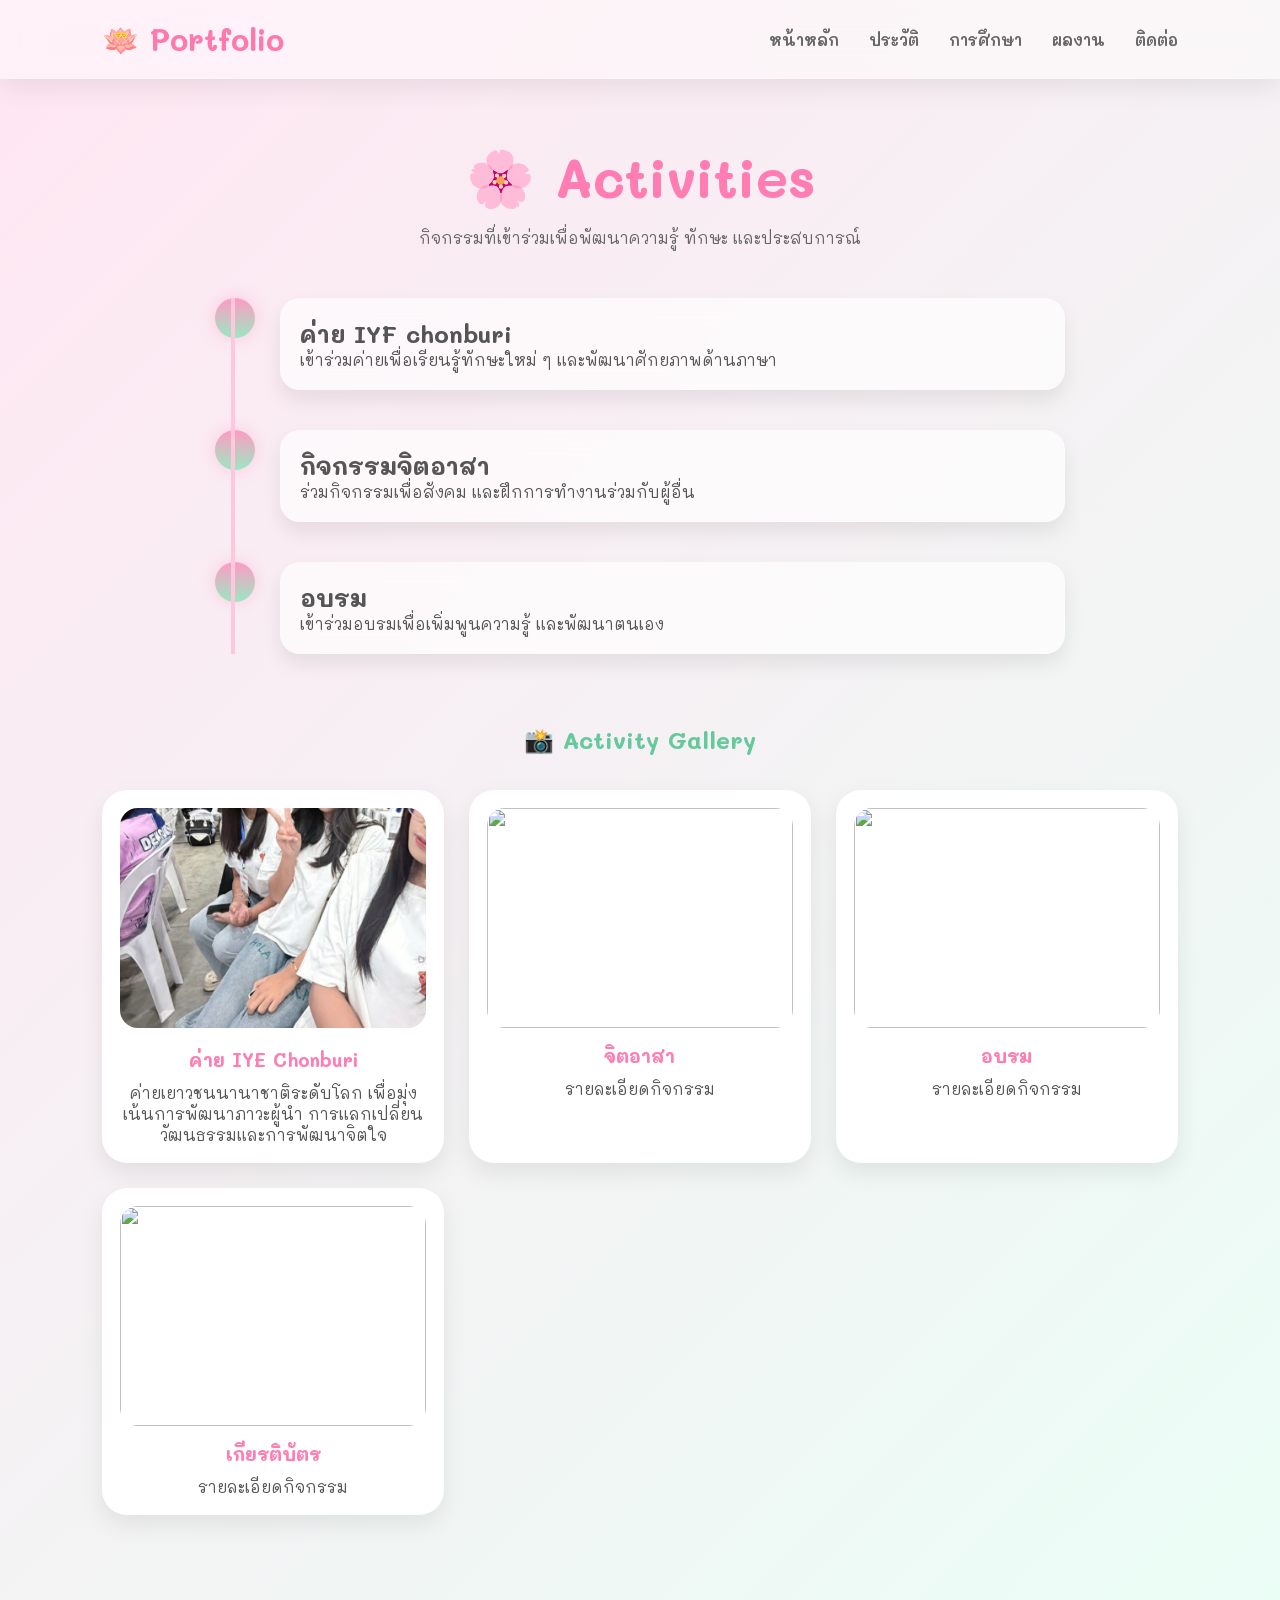
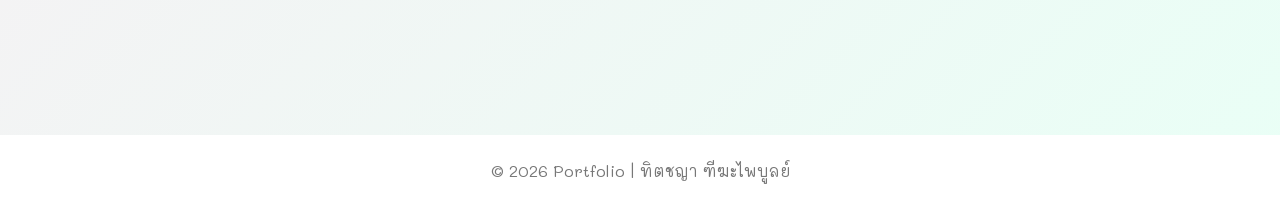
==== activities.html @ 7f2d1cd9 "Update activities.html" ====
<!DOCTYPE html>
<html lang="th">
<head>
<meta charset="UTF-8">
<meta name="viewport" content="width=device-width, initial-scale=1.0">

<title>Activities | ทิตชญา ฑีฆะไพบูลย์</title>

<link rel="stylesheet" href="style.css">
<link href="https://fonts.googleapis.com/css2?family=Mali:wght@300;400;700&display=swap" rel="stylesheet">

</head>

<body>

<header class="navbar">

<div class="logo">🪷 Portfolio</div>

<nav>

<a href="index.html">หน้าหลัก</a>

<a href="profile.html">ประวัติ</a>

<a href="education.html">การศึกษา</a>

<a href="activities.html" class="active">ผลงาน</a>

<a href="contact.html">ติดต่อ</a>

</nav>

</header>

<section class="activities">

<h1>🌸 Activities</h1>

<p class="subtitle">

กิจกรรมที่เข้าร่วมเพื่อพัฒนาความรู้
ทักษะ และประสบการณ์

</p>

<div class="timeline">

<div class="timeline-box">

<div class="dot"></div>

<div class="text">

<h2>ค่าย IYF chonburi</h2>

<p>
เข้าร่วมค่ายเพื่อเรียนรู้ทักษะใหม่ ๆ
และพัฒนาศักยภาพด้านภาษา
</p>

</div>

</div>

<div class="timeline-box">

<div class="dot"></div>

<div class="text">

<h2>กิจกรรมจิตอาสา</h2>

<p>
ร่วมกิจกรรมเพื่อสังคม
และฝึกการทำงานร่วมกับผู้อื่น
</p>

</div>

</div>

<div class="timeline-box">

<div class="dot"></div>

<div class="text">

<h2>อบรม</h2>

<p>

เข้าร่วมอบรมเพื่อเพิ่มพูนความรู้
และพัฒนาตนเอง

</p>

</div>

</div>

</div>

<h2 class="gallery-title">

📸 Activity Gallery

</h2>

<div class="activities-grid">

<div class="activity-card">

<img src="images/att.moPIsEB3wmPP_qeSAde8ZhtE0_BC4HwHy5qUXUgbFMA.jpeg">

<h3>ค่าย IYE Chonburi</h3>

<p>ค่ายเยาวชนนานาชาติระดับโลก เพื่อมุ่งเน้นการพัฒนาภาวะผู้นำ การแลกเปลี่ยนวัฒนธรรมและการพัฒนาจิตใจ</p>

</div>

<div class="activity-card">

<img src="images/activity2.jpg">

<h3>จิตอาสา</h3>

<p>รายละเอียดกิจกรรม</p>

</div>

<div class="activity-card">

<img src="images/activity3.jpg">

<h3>อบรม</h3>

<p>รายละเอียดกิจกรรม</p>

</div>

<div class="activity-card">

<img src="images/activity4.jpg">

<h3>เกียรติบัตร</h3>

<p>รายละเอียดกิจกรรม</p>

</div>

</div>

</section>

<footer>

© 2026 Portfolio | ทิตชญา ฑีฆะไพบูลย์

</footer>

<script src="script.js"></script>

</body>
</html>
---- style.css ----
/* ===========================
   Google Font
=========================== */

@import url('https://fonts.googleapis.com/css2?family=Mali:wght@300;400;700&display=swap');

*{
    margin:0;
    padding:0;
    box-sizing:border-box;
    font-family:'Mali',sans-serif;
    scroll-behavior:smooth;
}

body{

    background:linear-gradient(135deg,#FFE6F2,#E9FFF6);

    color:#555;

    overflow-x:hidden;

}

/* ===========================
        Navbar
=========================== */

.navbar{

    width:100%;

    padding:20px 8%;

    display:flex;

    justify-content:space-between;

    align-items:center;

    position:fixed;

    top:0;

    left:0;

    z-index:999;

    background:rgba(255,255,255,.45);

    backdrop-filter:blur(18px);

    box-shadow:0 8px 25px rgba(0,0,0,.08);

}

.logo{

    font-size:30px;

    font-weight:bold;

    color:#ff79ad;

}

nav{

    display:flex;

    gap:30px;

}

nav a{

    text-decoration:none;

    color:#666;

    font-weight:600;

    transition:.4s;

    position:relative;

}

nav a:hover{

    color:#ff79ad;

}

nav a::after{

    content:"";

    width:0;

    height:3px;

    background:#7dddb4;

    position:absolute;

    left:0;

    bottom:-5px;

    transition:.4s;

}

nav a:hover::after{

    width:100%;

}

/* ===========================
        Hero
=========================== */

.hero{

    min-height:100vh;

    display:flex;

    justify-content:space-between;

    align-items:center;

    padding:120px 8% 50px;

}

.hero-text{

    width:50%;

}

.hero-text span{

    color:#5bc89d;

    font-size:20px;

    font-weight:bold;

}

.hero-text h1{

    margin:20px 0;

    font-size:65px;

    line-height:1.2;

    background:linear-gradient(90deg,#ff7eb4,#64d8a5);

    -webkit-background-clip:text;

    color:transparent;

}

.hero-text p{

    font-size:18px;

    line-height:1.8;

    color:#666;

    margin-bottom:35px;

}

/* ===========================
        Buttons
=========================== */

.buttons{

    display:flex;

    gap:20px;

}

.btn{

    text-decoration:none;

    padding:15px 35px;

    border-radius:50px;

    color:white;

    transition:.4s;

    font-weight:bold;

}

.pink{

    background:#ff8fbf;

}

.green{

    background:#6fd6a9;

}

.btn:hover{

    transform:translateY(-6px);

    box-shadow:0 15px 30px rgba(255,150,190,.35);

}

/* ===========================
        Profile
=========================== */

.hero-image{

    position:relative;

}

.circle{

    width:360px;

    height:360px;

    border-radius:50%;

    background:linear-gradient(#ffb3d1,#baf0d9);

    position:absolute;

    top:15px;

    left:15px;

    filter:blur(10px);

}

.profile{

    width:340px;

    height:340px;

    border-radius:50%;

    object-fit:cover;

    border:8px solid white;

    position:relative;

    animation:float 3s infinite ease-in-out;

    box-shadow:0 20px 40px rgba(0,0,0,.15);

}

@keyframes float{

0%,100%{

transform:translateY(0);

}

50%{

transform:translateY(-12px);

}

}
/* ===========================
        About Section
=========================== */

.about{

    width:90%;

    max-width:1100px;

    margin:80px auto;

    padding:50px;

    background:rgba(255,255,255,.55);

    backdrop-filter:blur(18px);

    border-radius:30px;

    text-align:center;

    box-shadow:0 10px 30px rgba(0,0,0,.08);

}

.about h2{

    font-size:40px;

    color:#ff78b0;

    margin-bottom:20px;

}

.about p{

    line-height:2;

    font-size:18px;

    color:#666;

}

/* ===========================
        Quick Menu
=========================== */

.menu-card{

    width:90%;

    max-width:1200px;

    margin:60px auto;

    display:grid;

    grid-template-columns:repeat(auto-fit,minmax(220px,1fr));

    gap:25px;

}

.card{

    background:rgba(255,255,255,.7);

    backdrop-filter:blur(18px);

    border-radius:25px;

    padding:35px;

    text-align:center;

    transition:.4s;

    cursor:pointer;

    box-shadow:0 8px 25px rgba(0,0,0,.08);

}

.card:hover{

    transform:translateY(-12px);

    box-shadow:0 18px 35px rgba(255,145,190,.25);

}

.card h3{

    margin:15px 0;

    color:#ff78b0;

}

.card p{

    color:#666;

}

.card{

    font-size:45px;

}

/* ===========================
        Assistant
=========================== */

.assistant{

    position:fixed;

    right:25px;

    bottom:25px;

    display:flex;

    align-items:flex-end;

    gap:12px;

    z-index:999;

}

.message{

    background:white;

    padding:15px 20px;

    border-radius:20px;

    box-shadow:0 10px 25px rgba(0,0,0,.15);

    animation:fadeIn 1s;

}

.lotus{

    font-size:65px;

    animation:float 3s infinite;

}

/* ===========================
        Footer
=========================== */

footer{

    margin-top:80px;

    padding:25px;

    text-align:center;

    color:#777;

    background:white;

}

/* ===========================
        Animation
=========================== */

@keyframes fadeIn{

from{

opacity:0;

transform:translateY(30px);

}

to{

opacity:1;

transform:translateY(0);

}

}
/* ===========================
      Flower Animation
=========================== */

#petals{
    position:fixed;
    width:100%;
    height:100%;
    left:0;
    top:0;
    pointer-events:none;
    overflow:hidden;
    z-index:-1;
}

.petal{
    position:absolute;
    top:-50px;
    font-size:22px;
    animation:fall linear infinite;
    opacity:.8;
}

@keyframes fall{

0%{
    transform:translateY(-50px) rotate(0deg);
}

100%{
    transform:translateY(110vh) rotate(360deg);
}

}

/* ===========================
      Scroll Animation
=========================== */

.hidden{

    opacity:0;

    transform:translateY(60px);

    transition:1s;

}

.show{

    opacity:1;

    transform:translateY(0);

}

/* ===========================
      Glow Effect
=========================== */

.btn{

    position:relative;

    overflow:hidden;

}

.btn::before{

content:"";

position:absolute;

top:0;

left:-100%;

width:100%;

height:100%;

background:rgba(255,255,255,.4);

transform:skewX(-30deg);

transition:.6s;

}

.btn:hover::before{

left:130%;

}

/* ===========================
      Card Hover
=========================== */

.card{

transition:.4s;

}

.card:hover{

transform:translateY(-12px) scale(1.05);

}

/* ===========================
      Image Hover
=========================== */

.profile{

transition:.5s;

}

.profile:hover{

transform:scale(1.05);

box-shadow:0 20px 45px rgba(255,150,190,.35);

}

/* ===========================
      Responsive
=========================== */

@media(max-width:900px){

.hero{

flex-direction:column-reverse;

text-align:center;

padding-top:130px;

}

.hero-text{

width:100%;

}

.hero-image{

margin-bottom:40px;

}

.profile{

width:250px;

height:250px;

}

.circle{

width:270px;

height:270px;

}

nav{

display:none;

}

.menu-card{

grid-template-columns:1fr;

}

.about{

padding:30px;

}

}
/* ===========================
   Profile Page
=========================== */

.profile-page{

padding:140px 8% 60px;

}

.profile-card{

display:flex;

gap:50px;

background:rgba(255,255,255,.6);

backdrop-filter:blur(18px);

padding:40px;

border-radius:30px;

box-shadow:0 10px 25px rgba(0,0,0,.1);

}

.profile-left{

width:35%;

text-align:center;

}

.profile-big{

width:250px;

height:250px;

border-radius:50%;

object-fit:cover;

border:8px solid white;

}

.profile-right{

width:65%;

}

.profile-right h1{

color:#ff7cab;

margin-bottom:20px;

}

table{

width:100%;

border-collapse:collapse;

margin-bottom:30px;

}

table td{

padding:12px;

border-bottom:1px solid #ddd;

}

.skills{

padding:60px 8%;

}

.skill{

margin:25px 0;

}

.bar{

height:14px;

background:#eee;

border-radius:20px;

overflow:hidden;

}

.value{

height:100%;

border-radius:20px;

background:linear-gradient(to right,#ff9fc8,#8be0bb);

}

.thai{width:95%;}
.eng{width:80%;}
.html{width:75%;}
.office{width:85%;}

.hobby{

padding:50px 8%;

}
/* ===========================
      Education
=========================== */

.education{

padding:140px 8% 80px;

text-align:center;

}

.education h1{

font-size:50px;

color:#ff78b0;

margin-bottom:10px;

}

.subtitle{

color:#666;

margin-bottom:60px;

}

.timeline{

position:relative;

max-width:900px;

margin:auto;

}

.timeline::before{

content:"";

position:absolute;

left:50%;

width:4px;

height:100%;

background:#ffd4e5;

transform:translateX(-50%);

}

.timeline-item{

display:flex;

align-items:center;

margin:60px 0;

position:relative;

}

.circle{

width:70px;

height:70px;

border-radius:50%;

background:linear-gradient(#ffb3d1,#b8f0d0);

display:flex;

justify-content:center;

align-items:center;

font-size:30px;

z-index:2;

}

.content{

background:white;

padding:25px;

margin-left:30px;

border-radius:20px;

box-shadow:0 10px 20px rgba(0,0,0,.08);

text-align:left;

flex:1;

transition:.4s;

}

.content:hover{

transform:translateY(-8px);

box-shadow:0 18px 30px rgba(255,150,190,.2);

}

.goal{

padding:60px 8%;

text-align:center;

}

.goal-card{

max-width:850px;

margin:auto;

padding:40px;

background:rgba(255,255,255,.65);

backdrop-filter:blur(18px);

border-radius:25px;

box-shadow:0 10px 25px rgba(0,0,0,.08);

}

.goal-card h3{

color:#67c79d;

margin-bottom:20px;

}
/*==========================
 Activities
===========================*/

.activities{

padding:140px 8%;

text-align:center;

}

.activities h1{

font-size:55px;

color:#ff7db2;

margin-bottom:15px;

}

.subtitle{

margin-bottom:50px;

color:#666;

}

/* Timeline */

.timeline{

position:relative;

max-width:850px;

margin:50px auto;

}

.timeline::before{

content:"";

position:absolute;

left:18px;

top:0;

width:4px;

height:100%;

background:#ffc7dc;

}

.timeline-box{

display:flex;

gap:25px;

margin-bottom:40px;

text-align:left;

}

.dot{

width:40px;

height:40px;

background:linear-gradient(#ff9bc3,#9be7c3);

border-radius:50%;

flex-shrink:0;

box-shadow:0 0 15px rgba(255,170,200,.5);

}

.text{

background:rgba(255,255,255,.65);

backdrop-filter:blur(15px);

padding:20px;

border-radius:20px;

box-shadow:0 10px 20px rgba(0,0,0,.08);

width:100%;

}

.gallery-title{

margin-top:70px;

margin-bottom:35px;

color:#66c89d;

}

/* Gallery */

.activities-grid{

display:grid;

grid-template-columns:repeat(auto-fit,minmax(260px,1fr));

gap:25px;

}

.activity-card{

background:white;

border-radius:25px;

padding:18px;

transition:.4s;

box-shadow:0 10px 25px rgba(0,0,0,.08);

}

.activity-card:hover{

transform:translateY(-10px);

box-shadow:0 20px 35px rgba(255,170,200,.25);

}

.activity-card img{

width:100%;

height:220px;

object-fit:cover;

border-radius:18px;

margin-bottom:15px;

}

.activity-card h3{

color:#ff7db2;

margin-bottom:10px;

}
/*==========================
 Contact
===========================*/

.contact{

padding:140px 8%;

text-align:center;

}

.contact-section h1{

font-size:55px;

color:#ff76b4;

margin-bottom:15px;

}

.contact-subtitle{

color:#666;

margin-bottom:50px;

}

.contact-wrapper{

display:flex;

flex-direction:column;

align-items:center;

gap:50px;

}

.profile-center img{

width:180px;

height:180px;

border-radius:50%;

border:8px solid white;

box-shadow:0 20px 35px rgba(0,0,0,.15);

animation:float 3s infinite;

}

.profile-center h2{

margin-top:20px;

color:#67c99d;

}

.contact-icons{

display:grid;

grid-template-columns:repeat(3,170px);

gap:30px;

justify-content:center;

}

.icon-card{

background:rgba(255,255,255,.7);

backdrop-filter:blur(20px);

border-radius:25px;

padding:30px;

font-size:45px;

transition:.4s;

box-shadow:0 10px 25px rgba(0,0,0,.08);

cursor:pointer;

}

.icon-card span{

display:block;

font-size:18px;

margin-top:15px;

color:#666;

}

.icon-card:hover{

transform:translateY(-10px) scale(1.05);

background:linear-gradient(135deg,#ffd6ea,#d8fff0);

box-shadow:0 20px 35px rgba(255,170,200,.3);

}
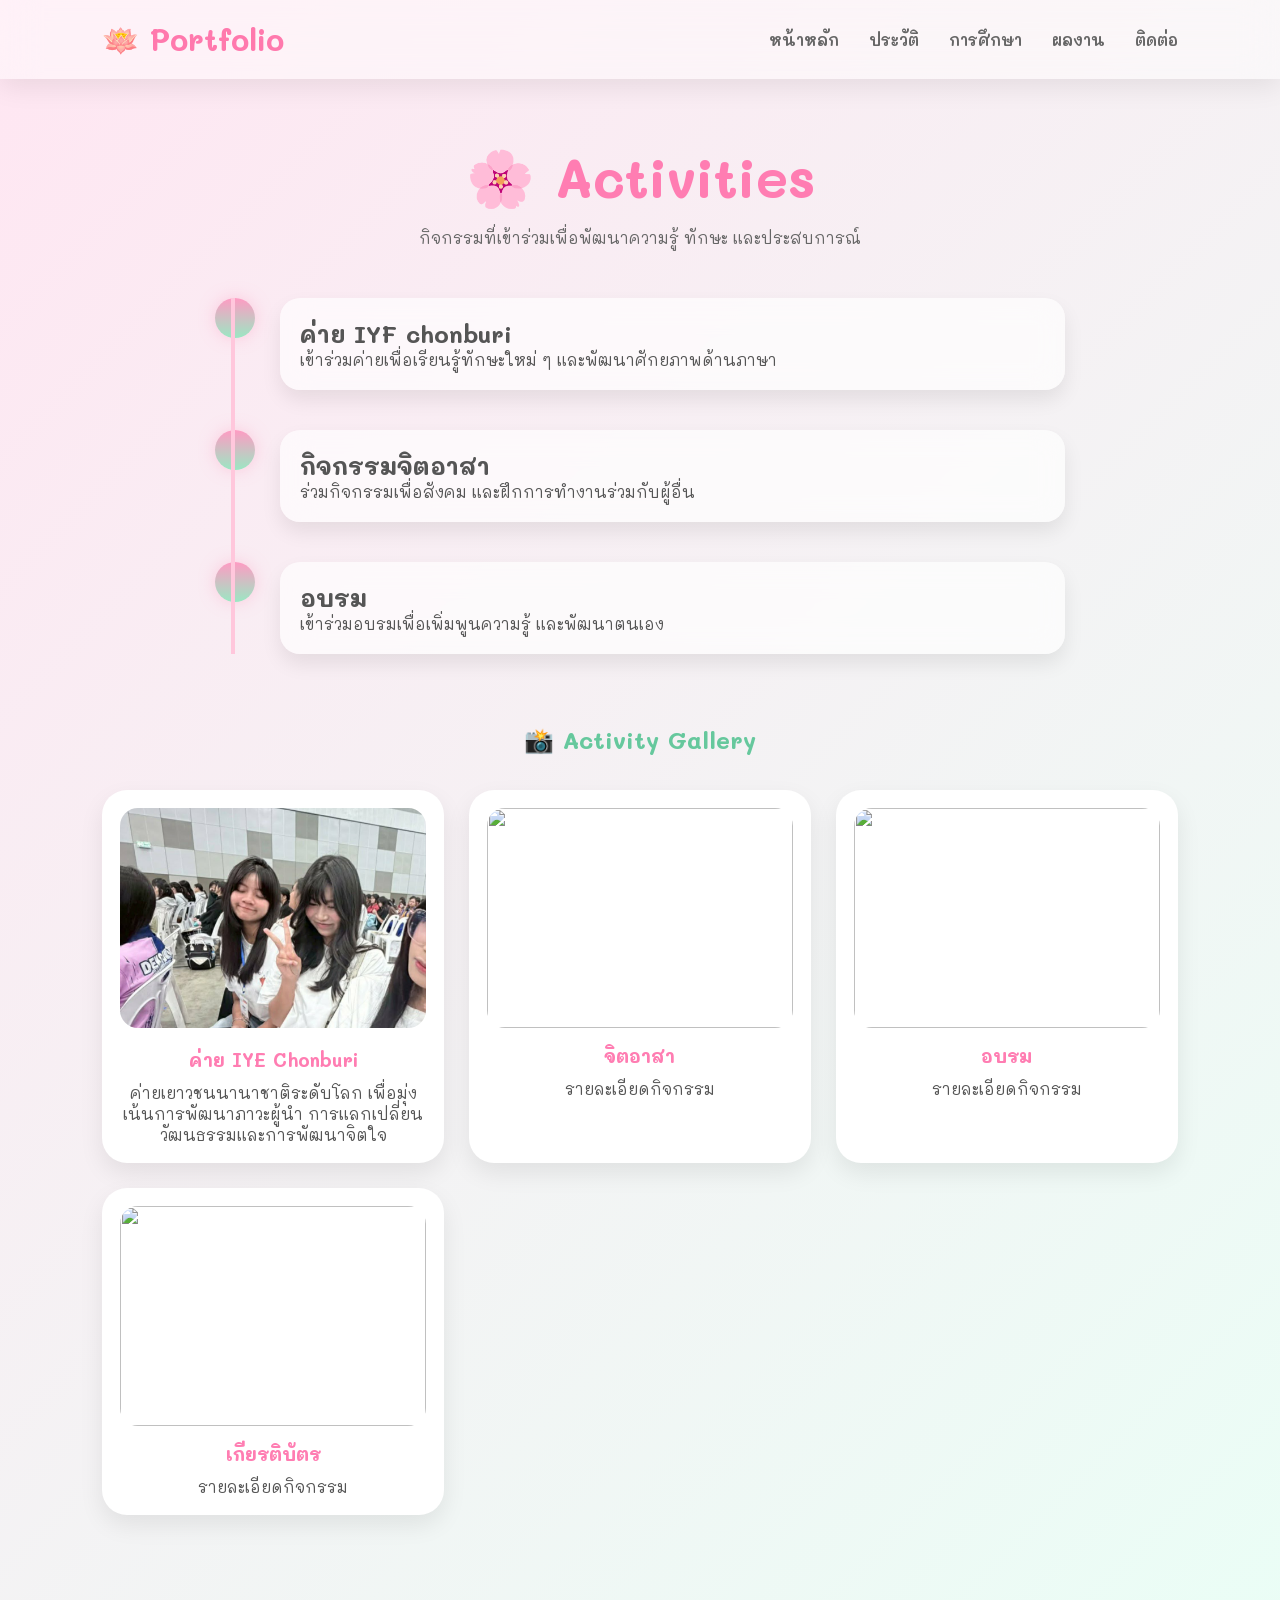
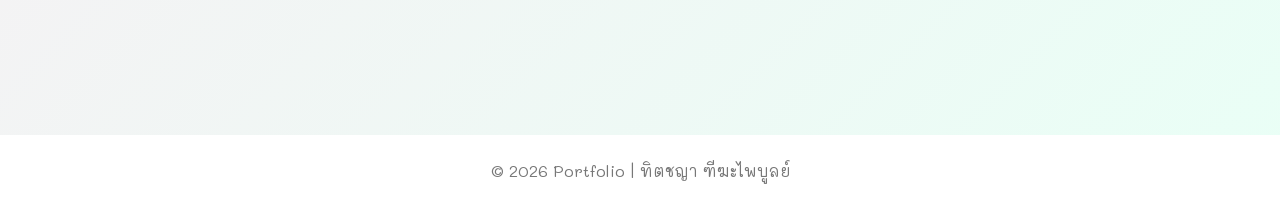
==== commit 030a28c5: "Update activities.html" ====
--- a/activities.html
+++ b/activities.html
@@ -111,7 +111,7 @@
 
 <div class="activity-card">
 
-<img src="images/att.moPIsEB3wmPP_qeSAde8ZhtE0_BC4HwHy5qUXUgbFMA.jpeg">
+<img src="images/att.pr34e0sEFqNzQh_O9sVtK2h6lZ5q8gQ2iDiEe3bwkF4.jpeg">
 
 <h3>ค่าย IYE Chonburi</h3>
 
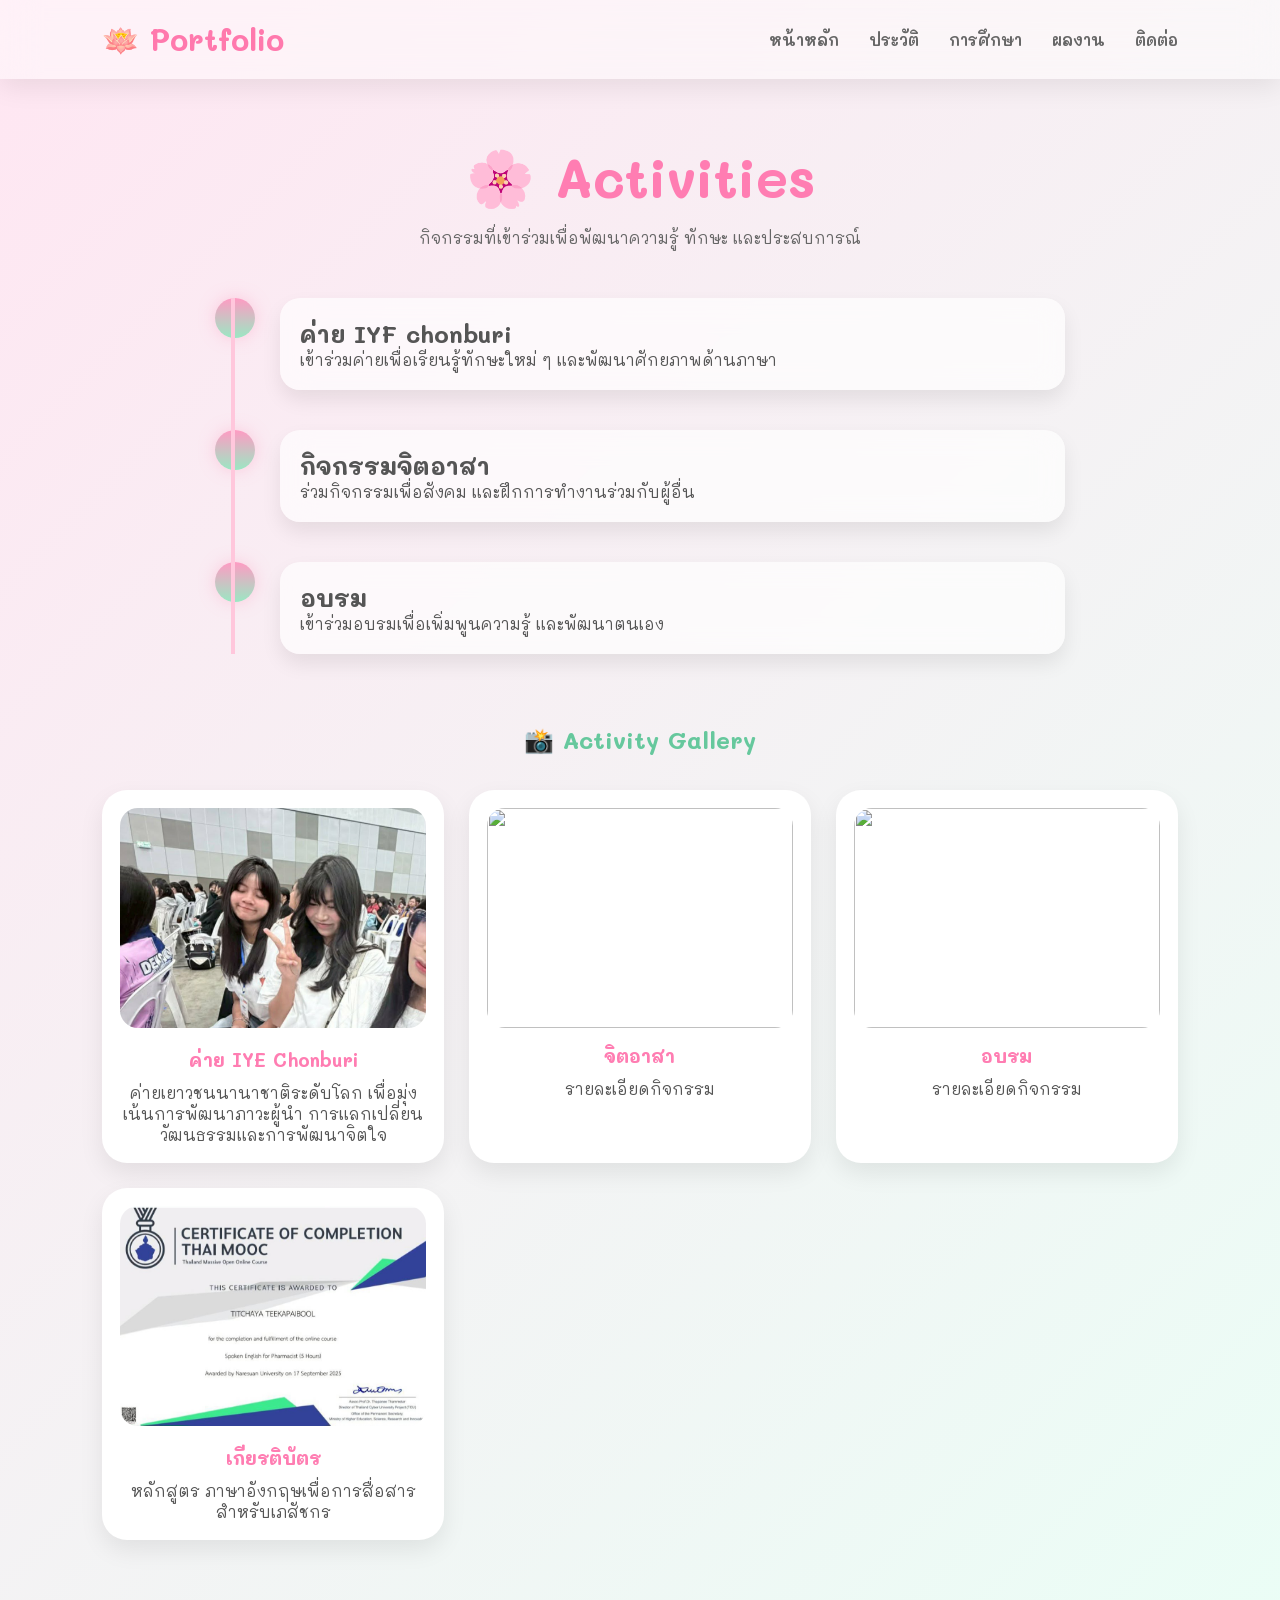
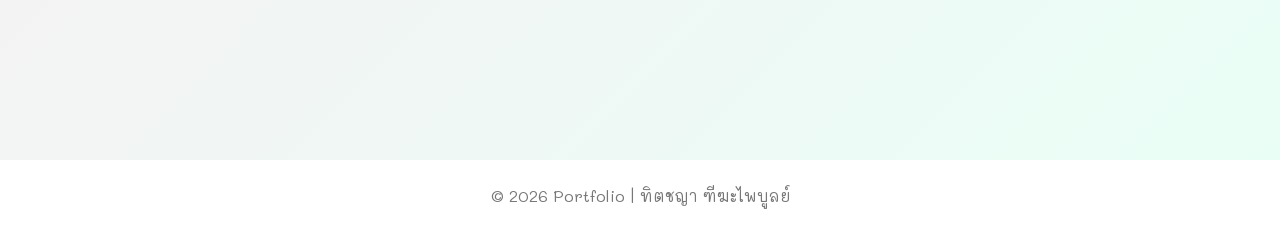
==== commit bf6391f5: "Update activities.html" ====
--- a/activities.html
+++ b/activities.html
@@ -141,11 +141,11 @@
 
 <div class="activity-card">
 
-<img src="images/activity4.jpg">
+<img src="images/att.ZKm8KhBy3Fr2OCswQZqZyArv-kUt97KPLpuLiTaxyW0.jpeg">
 
 <h3>เกียรติบัตร</h3>
 
-<p>รายละเอียดกิจกรรม</p>
+<p>หลักสูตร ภาษาอังกฤษเพื่อการสื่อสารสำหรับเภสัชกร</p>
 
 </div>
 
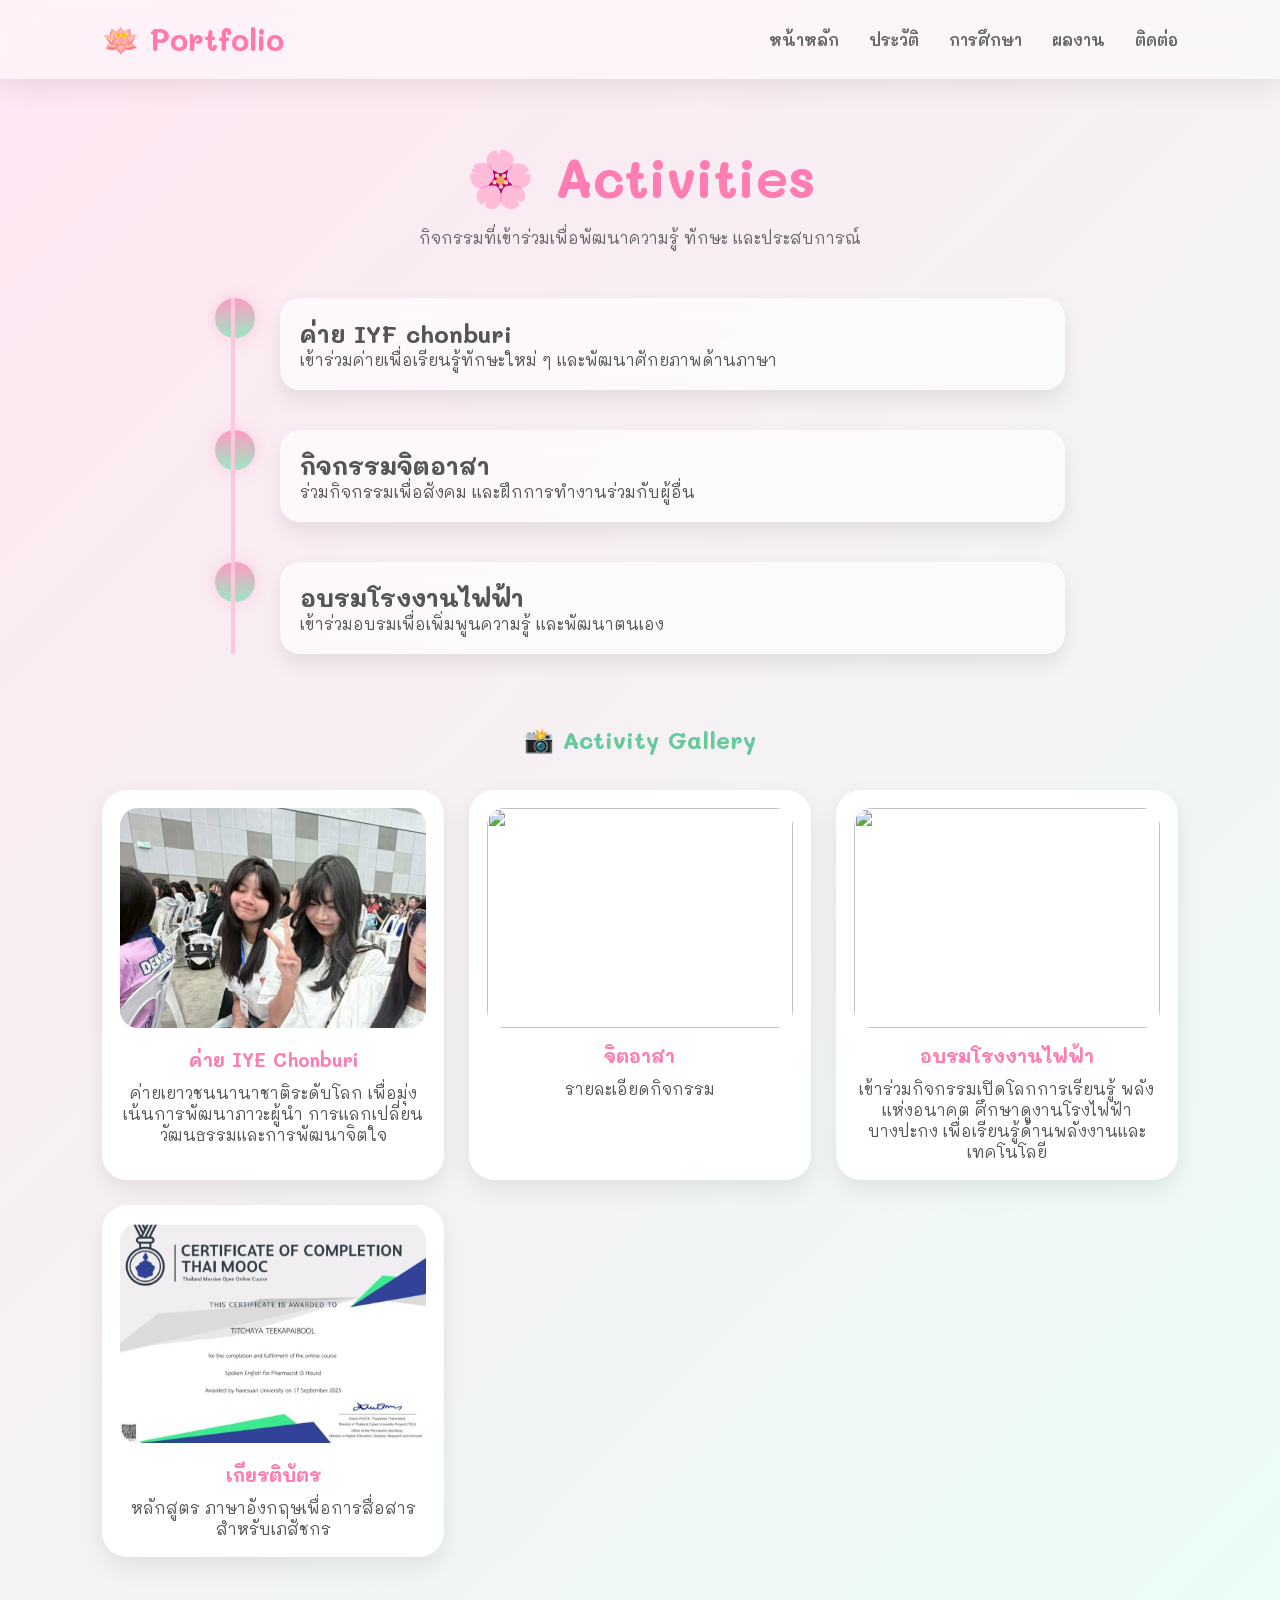
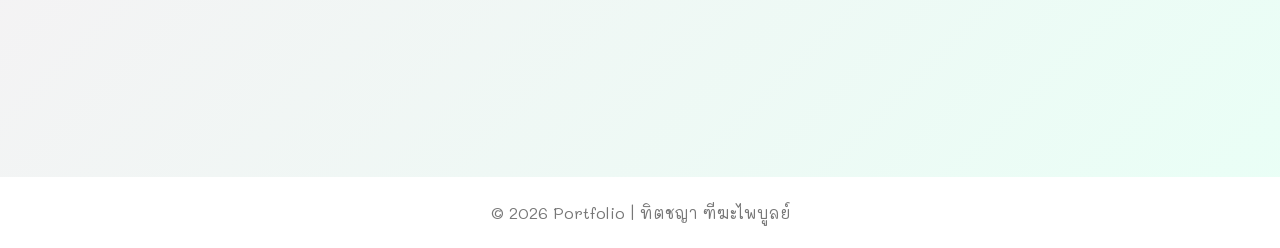
==== commit 090bf70d: "Revise training headings and activity details Updated training titles and descriptions for clarity." ====
--- a/activities.html
+++ b/activities.html
@@ -86,7 +86,7 @@
 
 <div class="text">
 
-<h2>อบรม</h2>
+<h2>อบรมโรงงานไฟฟ้า</h2>
 
 <p>
 
@@ -133,9 +133,9 @@
 
 <img src="images/activity3.jpg">
 
-<h3>อบรม</h3>
+<h3>อบรมโรงงานไฟฟ้า</h3>
 
-<p>รายละเอียดกิจกรรม</p>
+<p>เข้าร่วมกิจกรรมเปิดโลกการเรียนรู้ พลังแห่งอนาคต ศึกษาดูงานโรงไฟฟ้าบางปะกง เพื่อเรียนรู้ด้านพลังงานและเทคโนโลยี</p>
 
 </div>
 
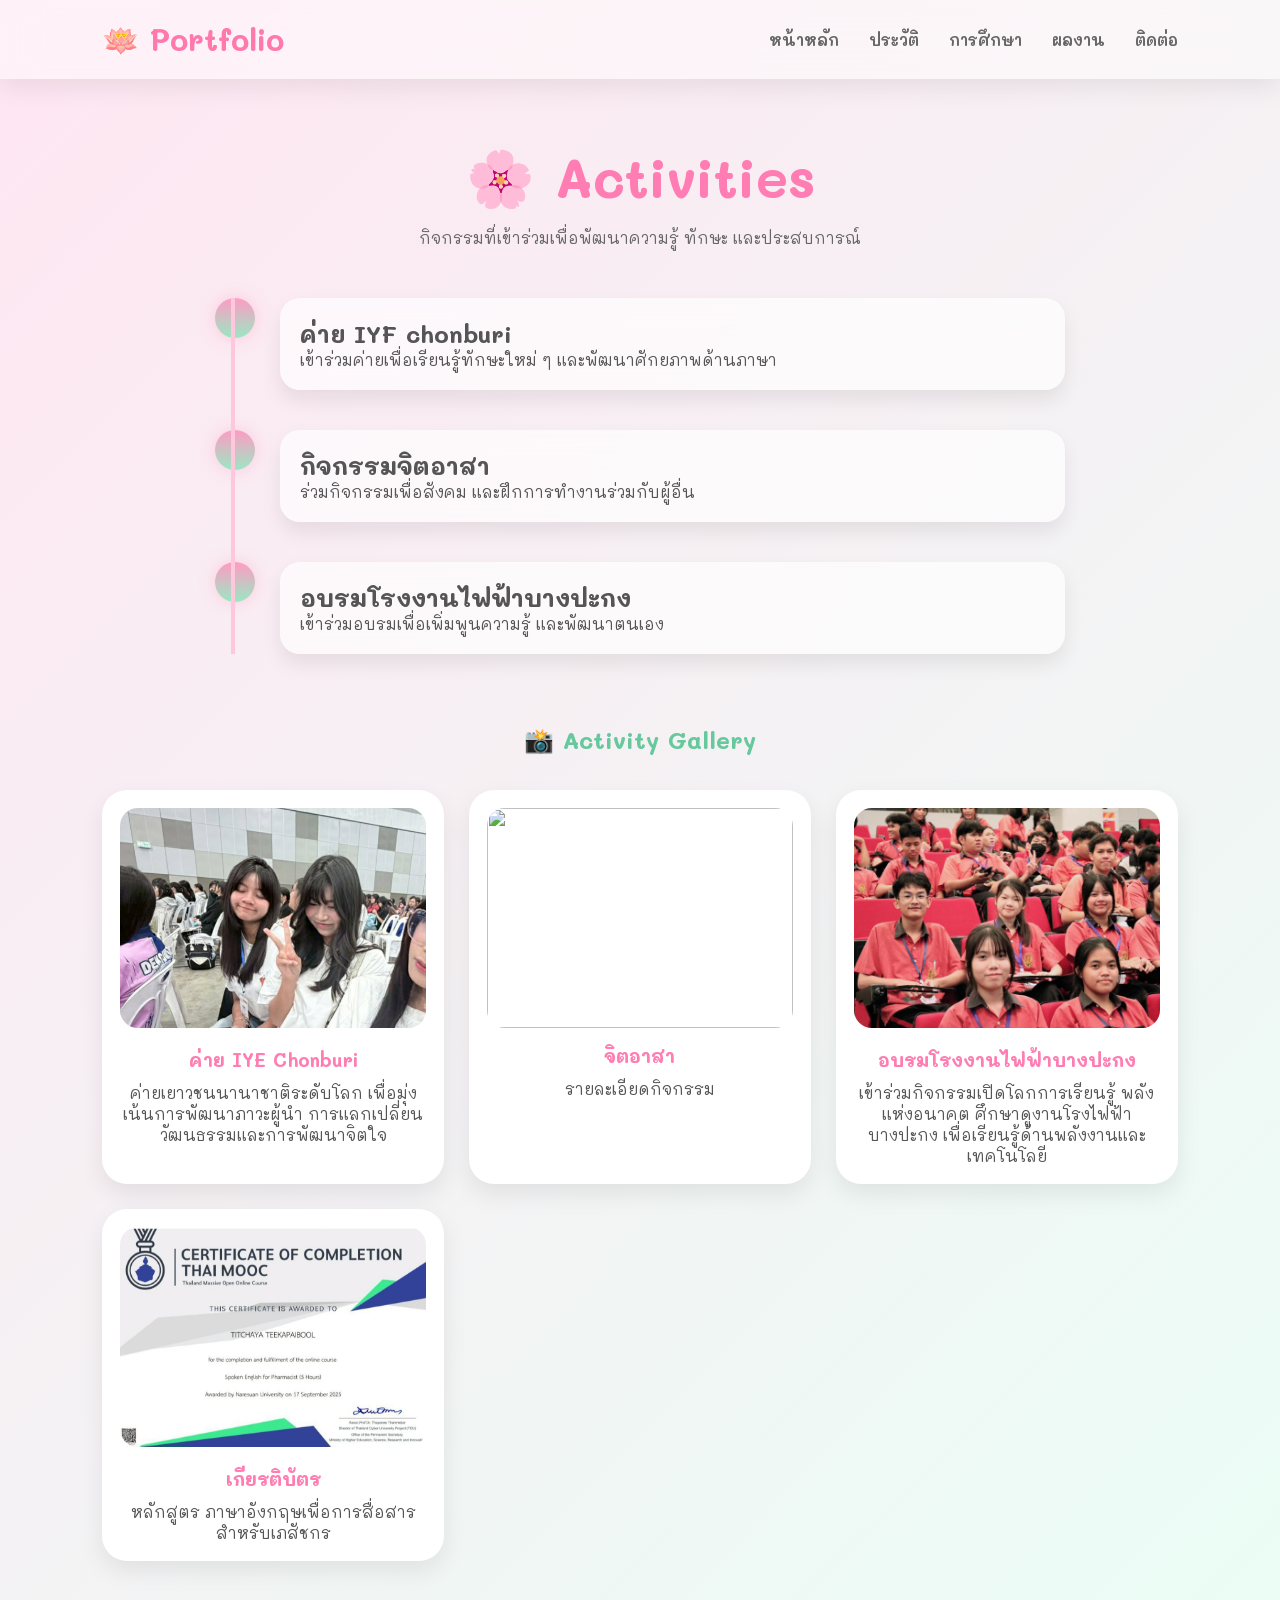
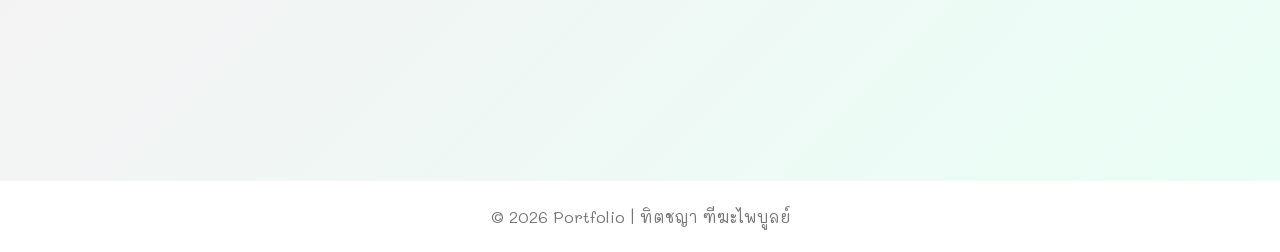
==== commit cb0b0615: "Update training event details for Bang Pakong" ====
--- a/activities.html
+++ b/activities.html
@@ -86,7 +86,7 @@
 
 <div class="text">
 
-<h2>อบรมโรงงานไฟฟ้า</h2>
+<h2>อบรมโรงงานไฟฟ้าบางปะกง</h2>
 
 <p>
 
@@ -131,9 +131,9 @@
 
 <div class="activity-card">
 
-<img src="images/activity3.jpg">
+<img src="images/IMG_9950.jpeg">
 
-<h3>อบรมโรงงานไฟฟ้า</h3>
+<h3>อบรมโรงงานไฟฟ้าบางปะกง</h3>
 
 <p>เข้าร่วมกิจกรรมเปิดโลกการเรียนรู้ พลังแห่งอนาคต ศึกษาดูงานโรงไฟฟ้าบางปะกง เพื่อเรียนรู้ด้านพลังงานและเทคโนโลยี</p>
 
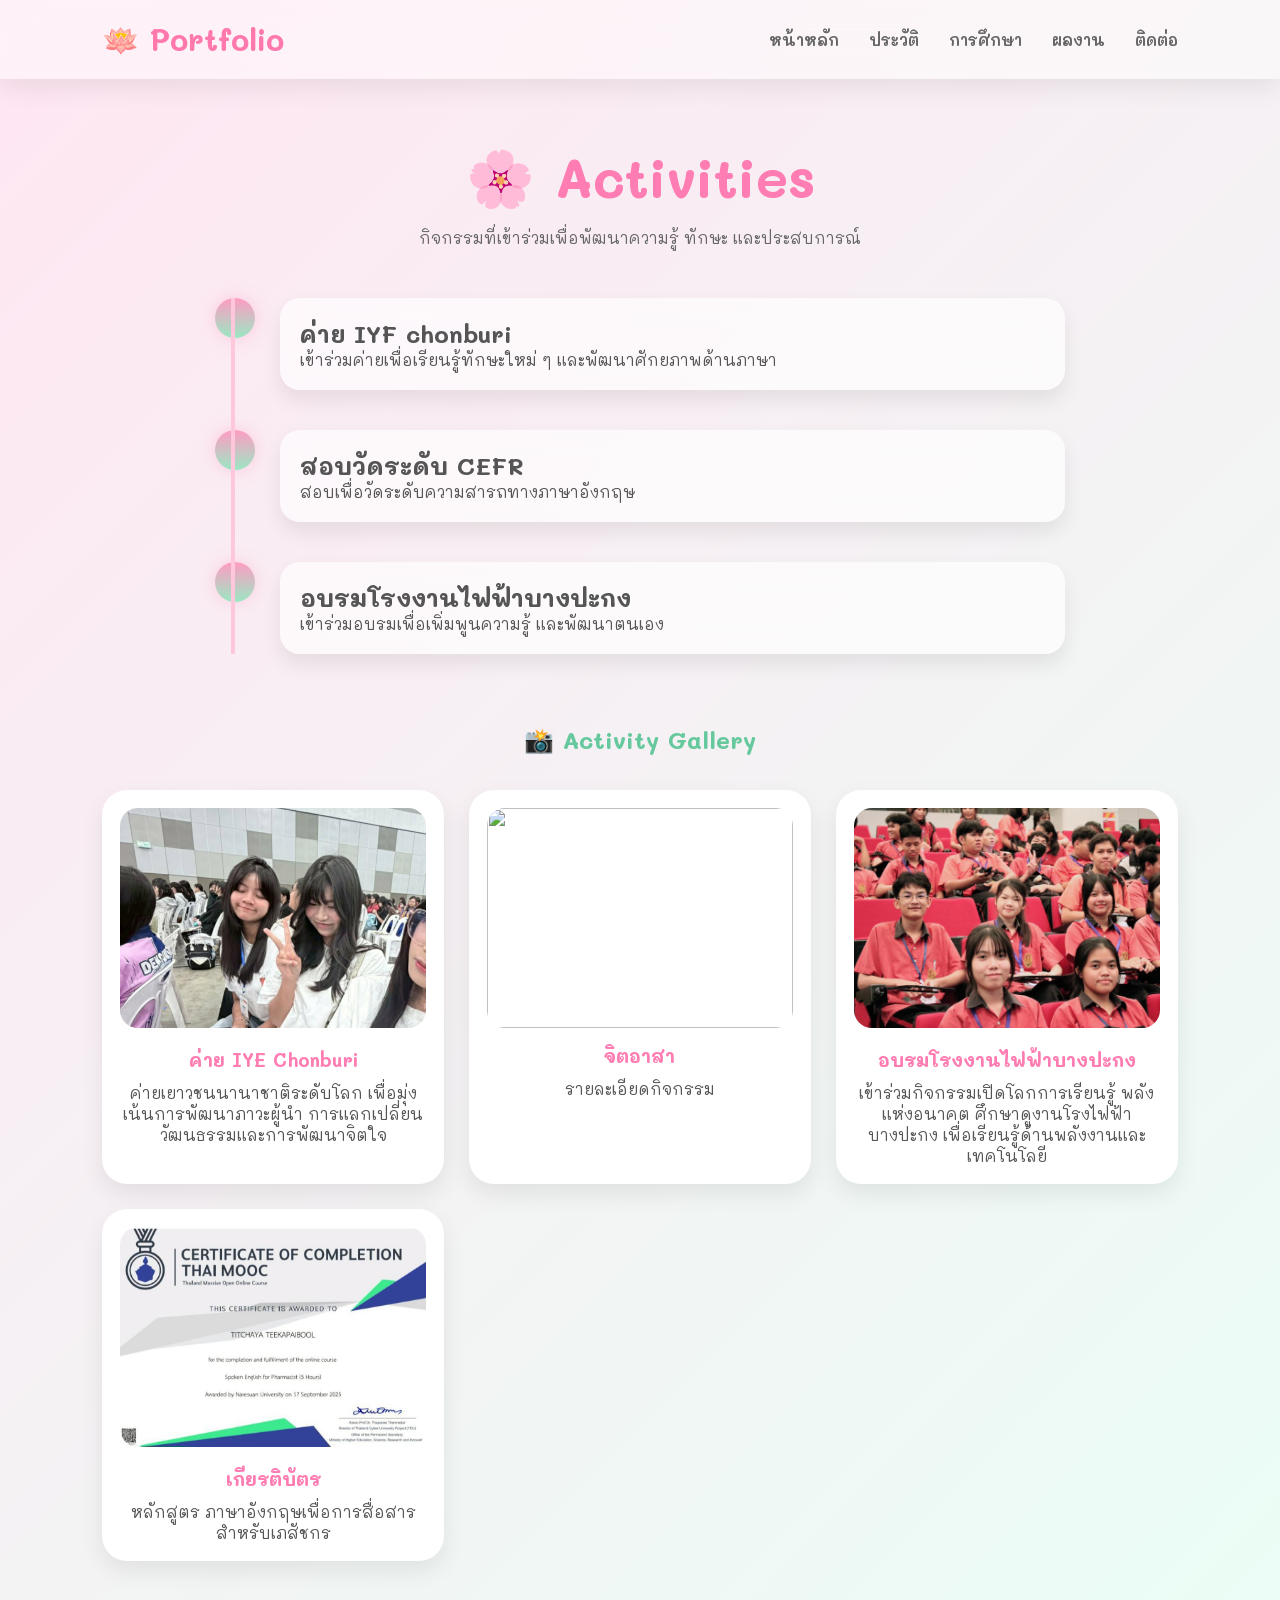
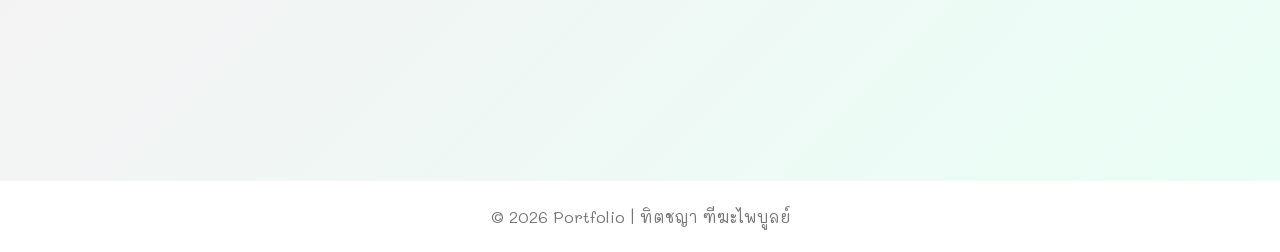
==== commit 490ddbc2: "Update activities.html" ====
--- a/activities.html
+++ b/activities.html
@@ -69,11 +69,10 @@
 
 <div class="text">
 
-<h2>กิจกรรมจิตอาสา</h2>
+<h2>สอบวัดระดับ CEFR</h2>
 
 <p>
-ร่วมกิจกรรมเพื่อสังคม
-และฝึกการทำงานร่วมกับผู้อื่น
+สอบเพื่อวัดระดับความสารถทางภาษาอังกฤษ
 </p>
 
 </div>
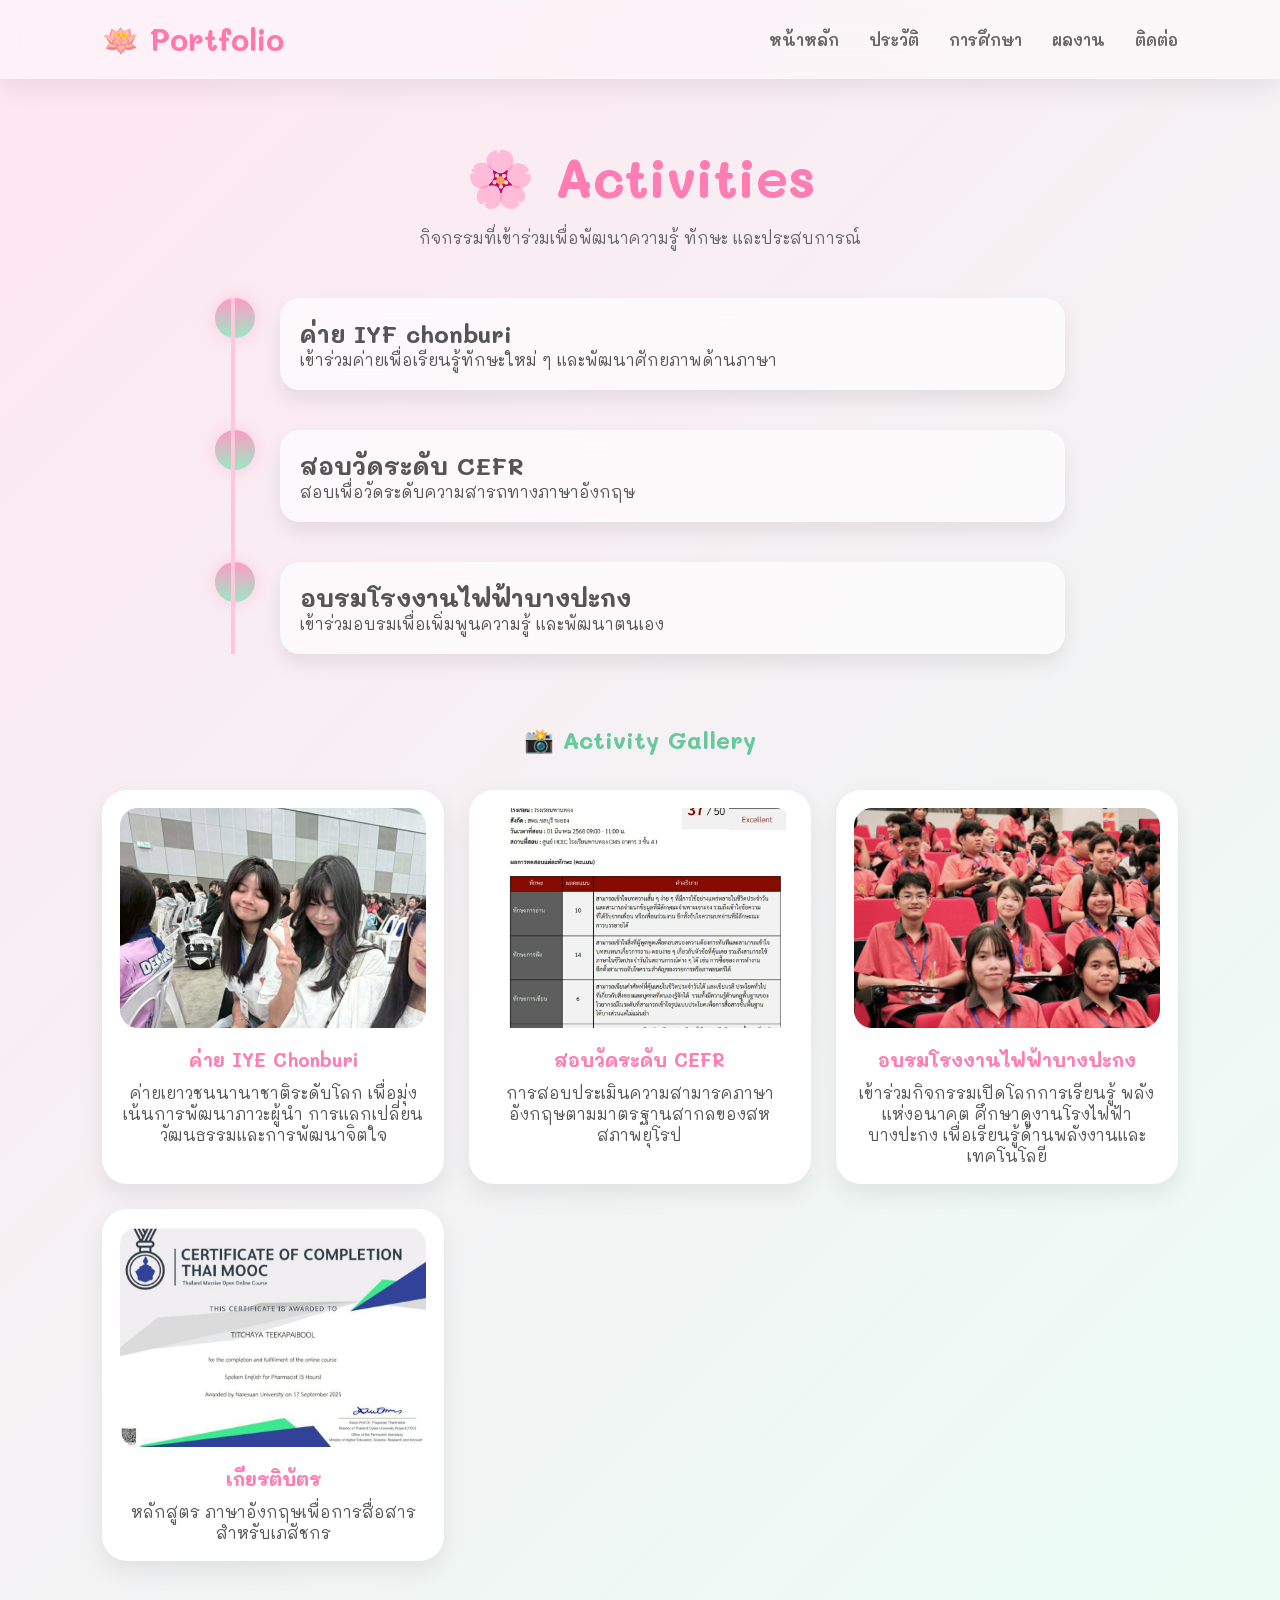
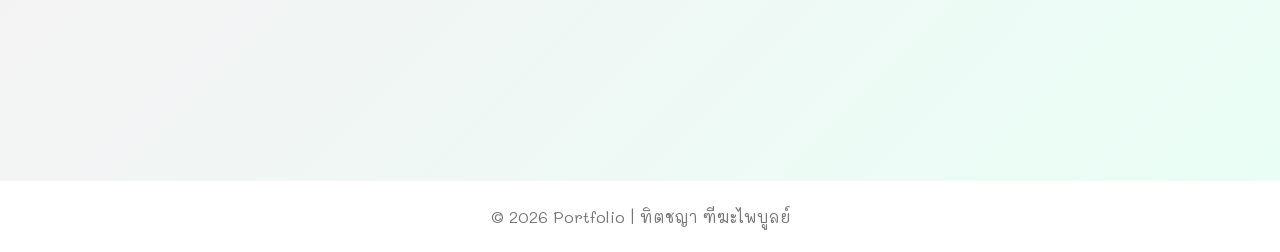
==== commit d81914d8: "Update activities.html" ====
--- a/activities.html
+++ b/activities.html
@@ -120,11 +120,11 @@
 
 <div class="activity-card">
 
-<img src="images/activity2.jpg">
+<img src="images/att.yC_Yp3kS4dKJnscmUkcCpODkSu_alXB_ch92FpaPbII.jpeg">
 
-<h3>จิตอาสา</h3>
+<h3>สอบวัดระดับ CEFR</h3>
 
-<p>รายละเอียดกิจกรรม</p>
+<p>การสอบประเมินความสามารคภาษาอังกฤษตามมาตรฐานสากลของสหสภาพยุโรป</p>
 
 </div>
 
